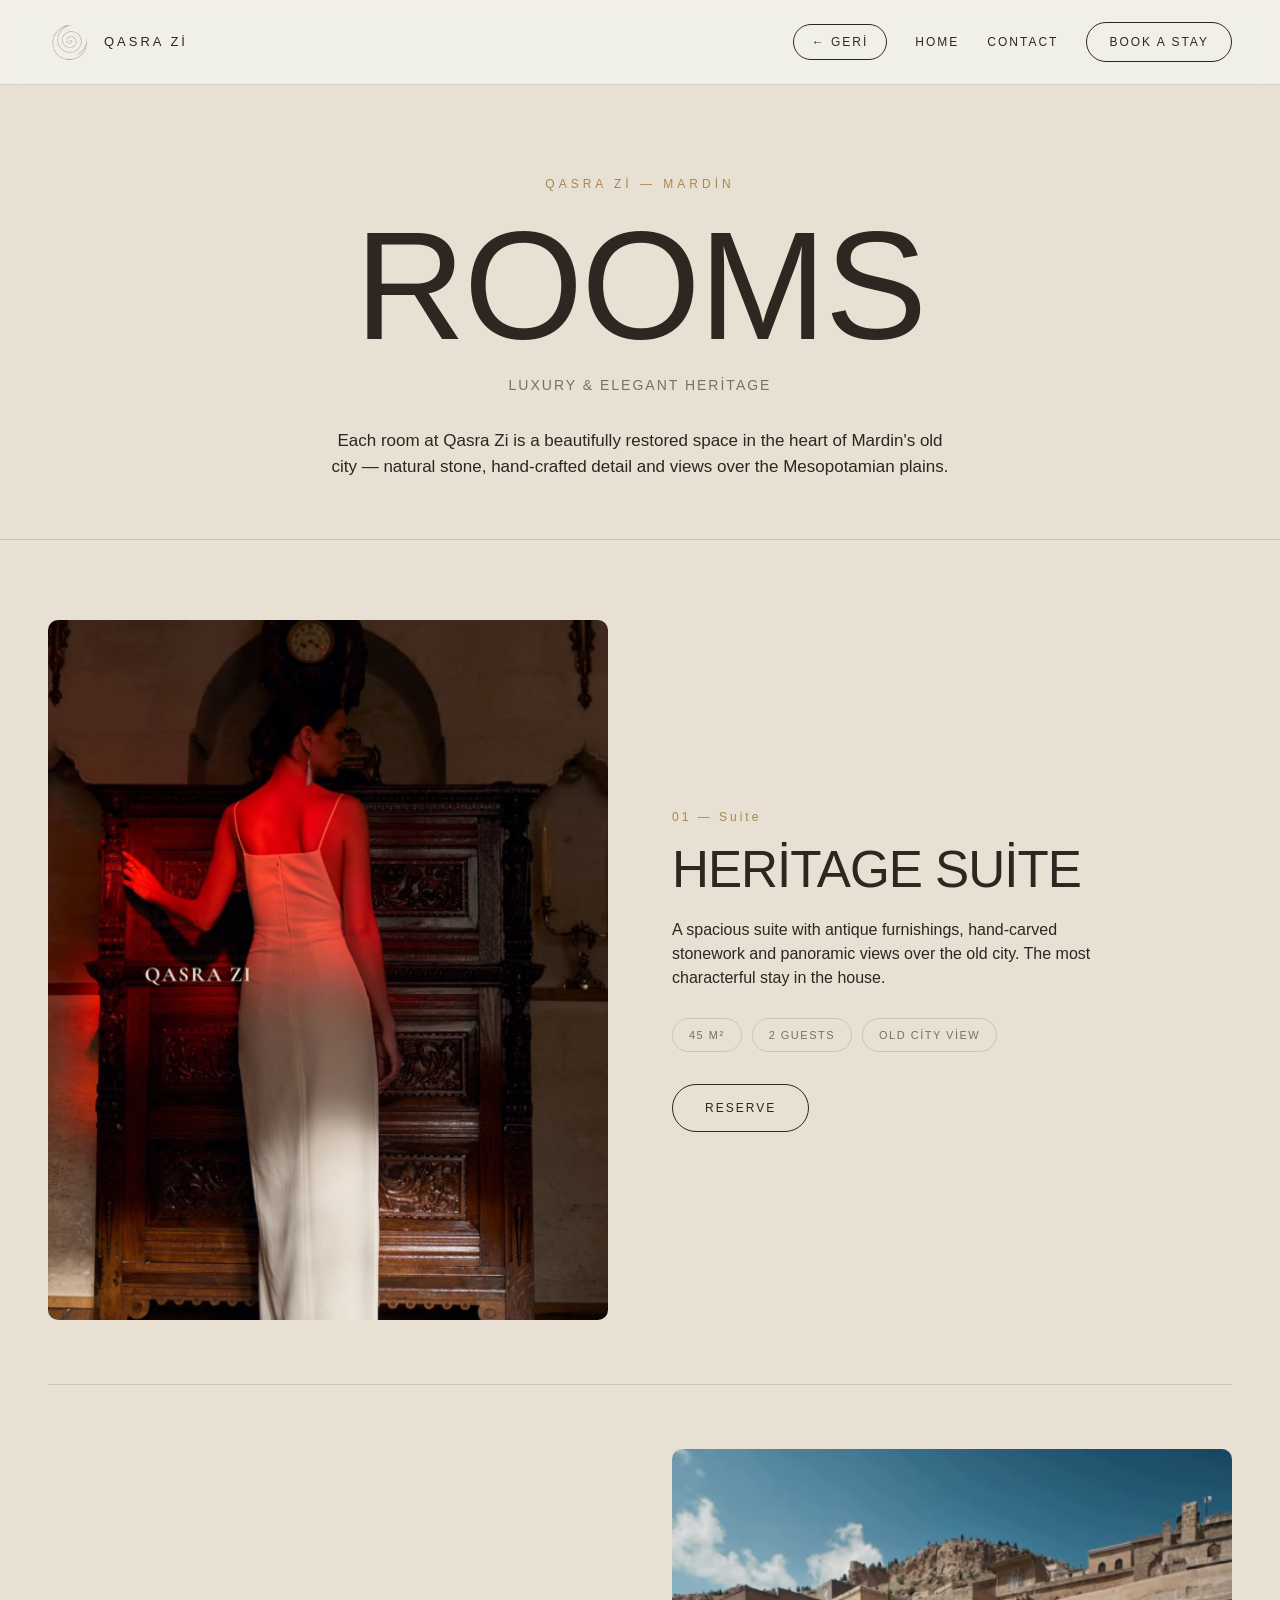
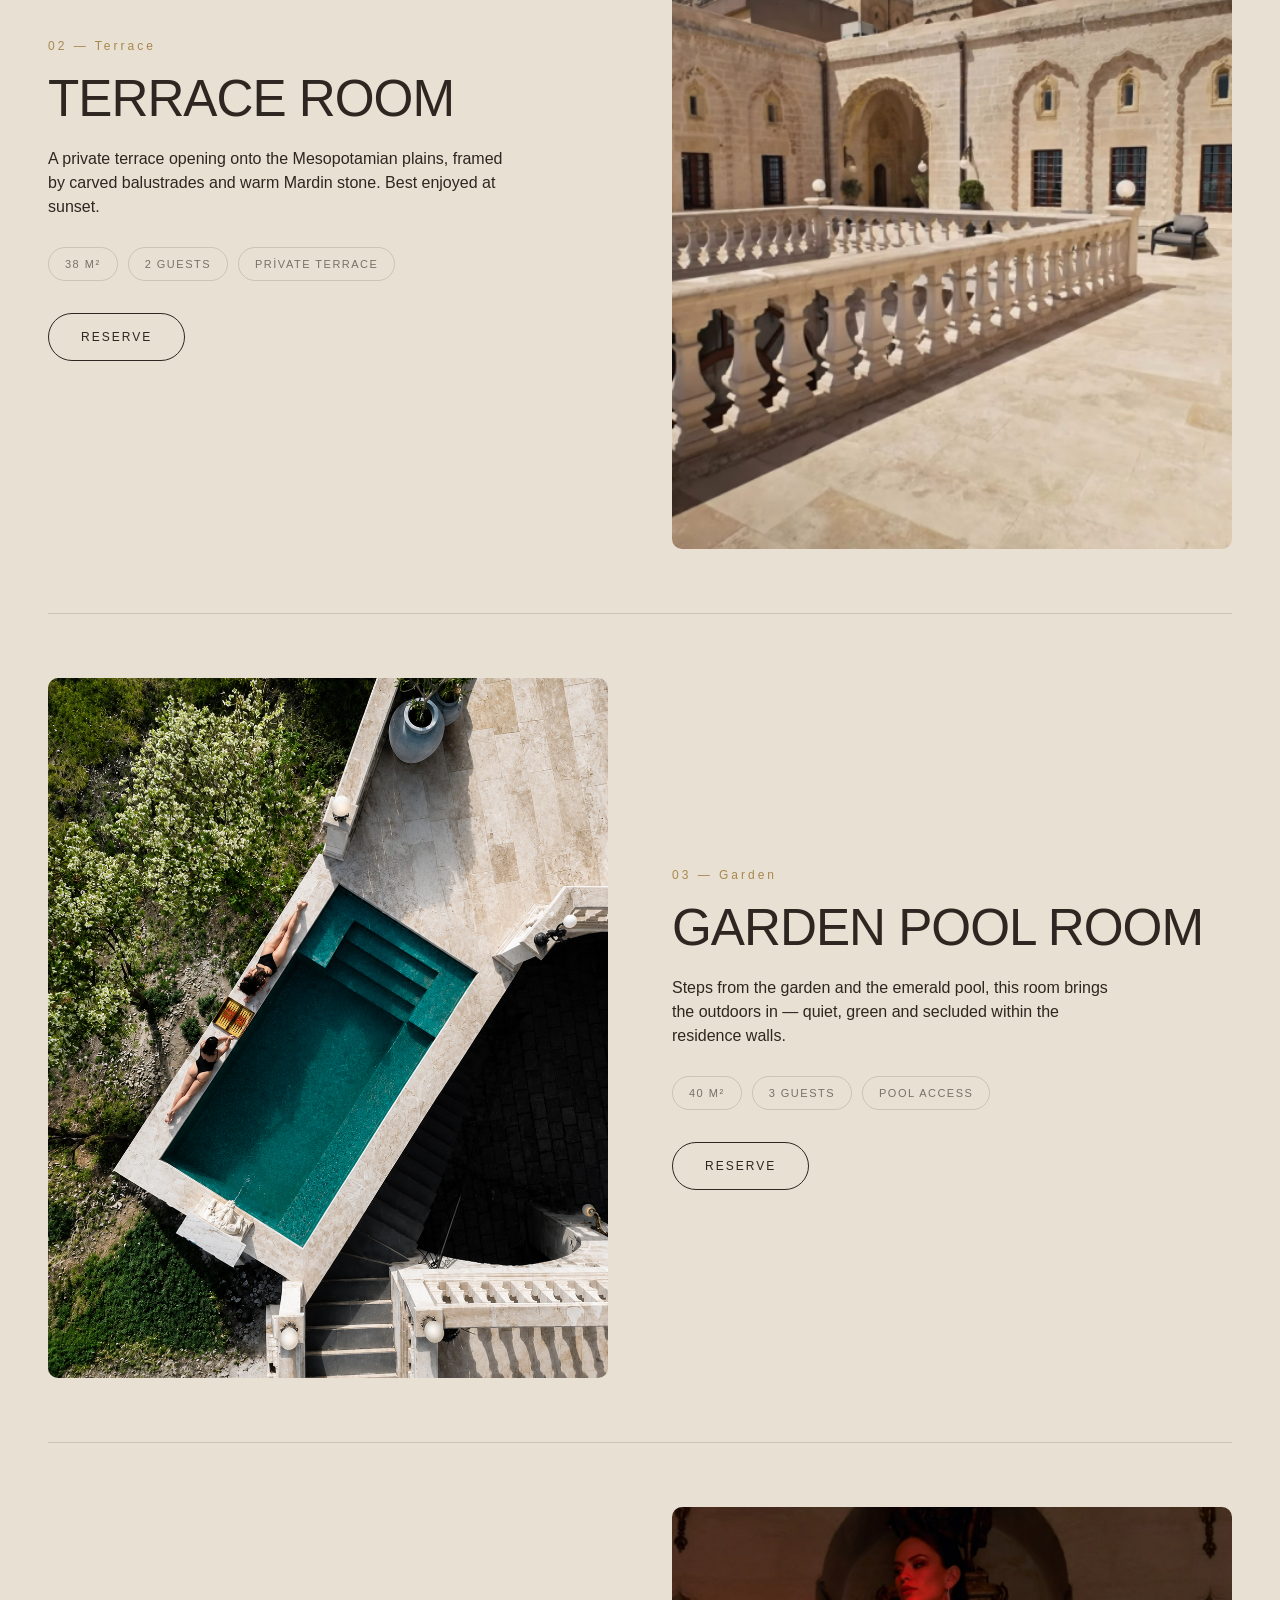
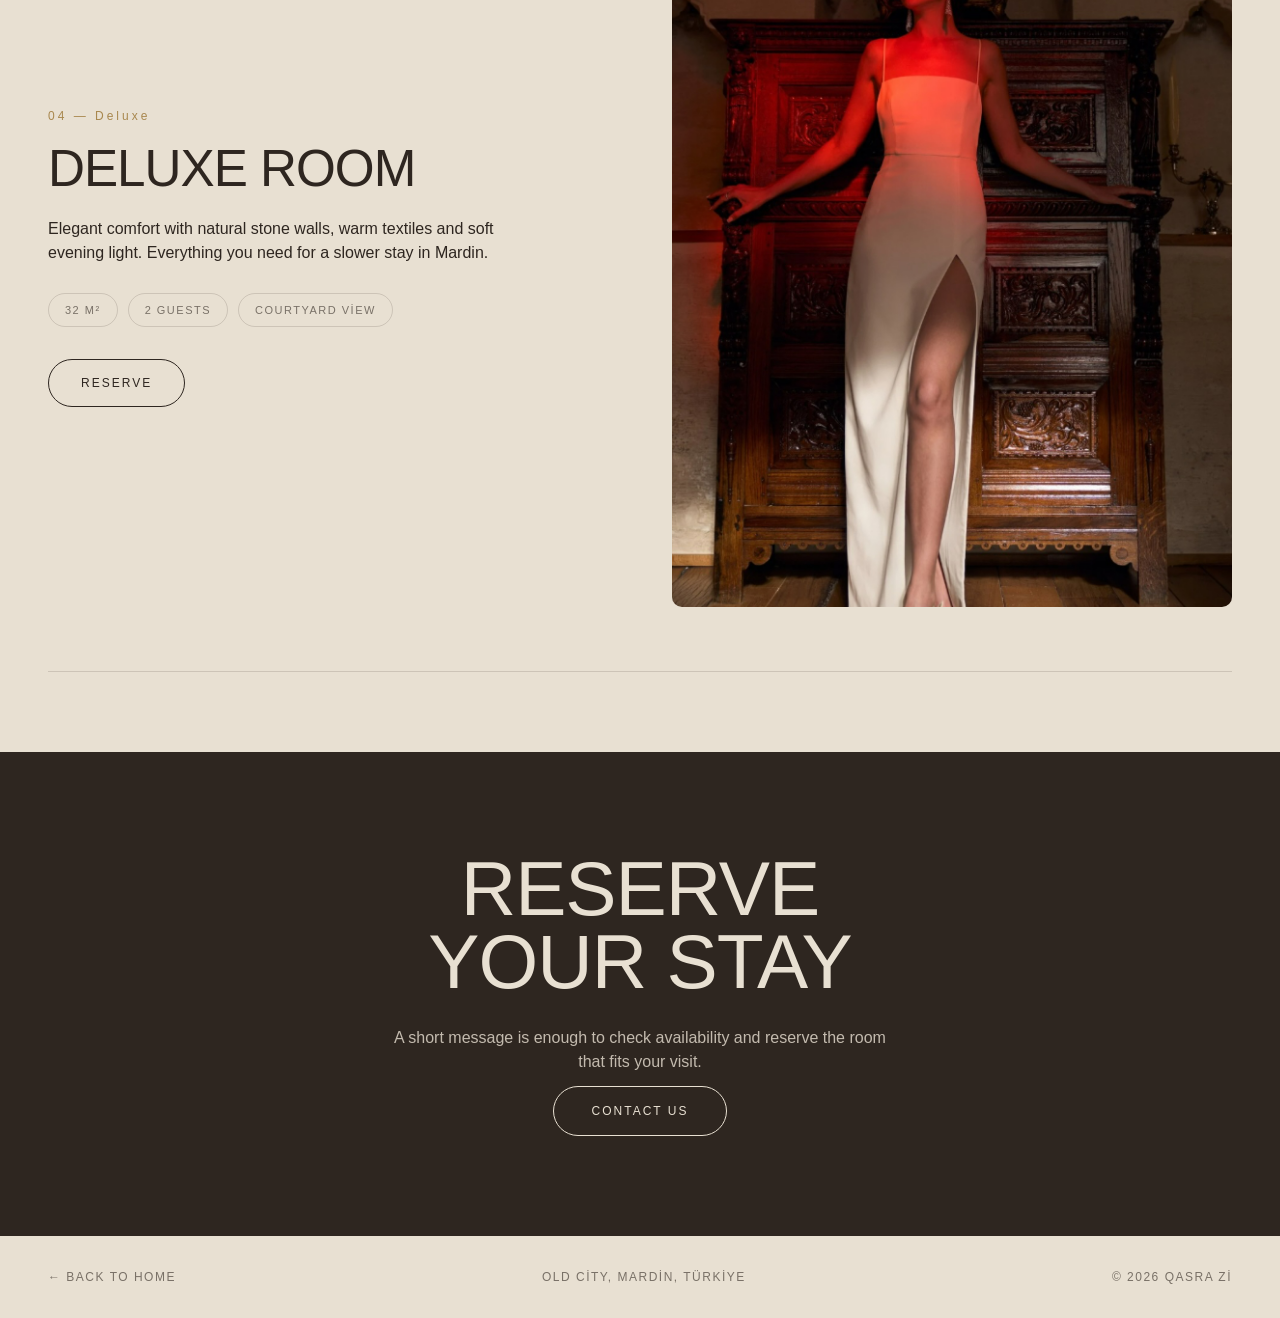
==== rooms.html @ 3cf4fe42 "Qasra Zi - Mardin butik heritage konak web sitesi" ====
<!DOCTYPE html>
<html lang="tr">
<head>
<meta charset="UTF-8">
<meta name="viewport" content="width=device-width, initial-scale=1.0">
<title>Rooms — Qasra Zi, Mardin</title>
<link href="favicon.png" rel="icon" type="image/png">
<meta name="description" content="Qasra Zi'nin Mardin eski şehirdeki restore edilmiş odaları: miras suite, teras oda, bahçe ve havuz odaları.">
<style>
  :root{
    --cream:#e8e0d2;
    --navy:#2e2620;
    --navy-60:#2e262099;
    --navy-10:#2e26201a;
    --line:#2e262026;
    --brass:#a8874e;
  }
  *{margin:0;padding:0;box-sizing:border-box}
  html{scroll-behavior:smooth}
  body{
    background:var(--cream);
    color:var(--navy);
    font-family:"Maison Neue Extended",Arial,Helvetica,sans-serif;
    -webkit-font-smoothing:antialiased;
    line-height:1.5;
  }
  img{max-width:100%;display:block}
  a{color:inherit;text-decoration:none}

  /* ---------- Header ---------- */
  header{
    position:sticky;top:0;z-index:50;
    display:flex;align-items:center;justify-content:space-between;
    padding:20px 48px;
    background:rgba(243,243,236,.82);
    backdrop-filter:blur(10px);
    border-bottom:1px solid var(--line);
  }
  .logo-link{display:flex;align-items:center;gap:12px}
  .logo-link img{width:44px;height:44px;object-fit:contain}
  .logo-link span{font-size:13px;letter-spacing:3px;text-transform:uppercase}
  nav{display:flex;gap:28px;align-items:center}
  nav a{font-size:12px;letter-spacing:2px;text-transform:uppercase;transition:opacity .25s}
  nav a:hover{opacity:.55}
  .btn-book{
    border:1px solid var(--navy);border-radius:100px;
    padding:10px 22px;transition:background .25s,color .25s;
  }
  .btn-book:hover{background:var(--navy);color:var(--cream)}
  .back-link{border:1px solid var(--navy);border-radius:100px;padding:8px 18px;font-weight:500;opacity:1}
  .back-link:hover{background:var(--navy);color:var(--cream);opacity:1}

  /* ---------- Hero ---------- */
  .hero{
    padding:90px 48px 60px;text-align:center;
    border-bottom:1px solid var(--line);
  }
  .hero .eyebrow{font-size:12px;letter-spacing:4px;text-transform:uppercase;color:var(--brass);margin-bottom:24px}
  .hero h1{
    font-size:clamp(64px,12vw,180px);line-height:.9;
    text-transform:uppercase;letter-spacing:-2px;font-weight:400;
  }
  .hero .sub{margin-top:20px;font-size:14px;letter-spacing:2px;text-transform:uppercase;color:var(--navy-60)}
  .hero p.lead{max-width:620px;margin:32px auto 0;font-size:17px;color:var(--navy);}

  /* ---------- Rooms ---------- */
  .rooms{max-width:1400px;margin:0 auto;padding:80px 48px}
  .room{
    display:grid;grid-template-columns:1fr 1fr;gap:64px;align-items:center;
    padding:64px 0;border-bottom:1px solid var(--line);
  }
  .room:first-child{padding-top:0}
  .room:nth-child(even) .room-media{order:2}
  .room-media{overflow:hidden;border-radius:10px}
  .room-media img{width:100%;aspect-ratio:4/5;object-fit:cover;transition:transform .6s ease}
  .room-media:hover img{transform:scale(1.04)}
  .room-num{font-size:12px;letter-spacing:3px;color:var(--brass);margin-bottom:18px}
  .room h2{font-size:clamp(34px,4vw,56px);line-height:1;text-transform:uppercase;letter-spacing:-1px;font-weight:400;margin-bottom:22px}
  .room p{font-size:16px;color:var(--navy);max-width:460px;margin-bottom:28px}
  .tags{display:flex;flex-wrap:wrap;gap:10px;margin-bottom:32px}
  .tag{
    font-size:11px;letter-spacing:1.5px;text-transform:uppercase;
    border:1px solid var(--line);border-radius:100px;padding:8px 16px;color:var(--navy-60);
  }
  .room .reserve{
    display:inline-block;font-size:12px;letter-spacing:2px;text-transform:uppercase;
    border:1px solid var(--navy);border-radius:100px;padding:14px 32px;transition:background .25s,color .25s;
  }
  .room .reserve:hover{background:var(--navy);color:var(--cream)}

  /* ---------- CTA / Footer ---------- */
  .cta{text-align:center;padding:100px 48px;background:var(--navy);color:var(--cream)}
  .cta h3{font-size:clamp(36px,6vw,80px);line-height:.95;text-transform:uppercase;letter-spacing:-1px;font-weight:400;margin-bottom:28px}
  .cta a{
    display:inline-block;margin-top:12px;font-size:12px;letter-spacing:2px;text-transform:uppercase;
    border:1px solid var(--cream);border-radius:100px;padding:15px 38px;transition:background .25s,color .25s;
  }
  .cta a:hover{background:var(--cream);color:var(--navy)}
  footer{
    display:flex;flex-wrap:wrap;gap:20px;justify-content:space-between;align-items:center;
    padding:32px 48px;font-size:12px;letter-spacing:1.5px;text-transform:uppercase;color:var(--navy-60);
  }
  footer a:hover{color:var(--navy)}

  /* ---------- Responsive ---------- */
  @media (max-width:860px){
    header{padding:16px 20px}
    nav{gap:16px}
    nav .hide-mob{display:none}
    .hero{padding:60px 20px 40px}
    .rooms{padding:48px 20px}
    .room{grid-template-columns:1fr;gap:28px;padding:44px 0}
    .room:nth-child(even) .room-media{order:0}
    .cta{padding:70px 20px}
    footer{padding:24px 20px}
  }
</style>
</head>
<body>

  <header>
    <a class="logo-link" href="index.html" aria-label="Qasra Zi ana sayfa">
      <img src="logo-mask.png" alt="Qasra Zi">
      <span>Qasra Zi</span>
    </a>
    <nav>
      <a href="index.html#rooms" class="back-link" onclick="var r=document.referrer||''; if(r.indexOf(location.host)>-1 && r.indexOf('/rooms')<0){history.back();return false;}" aria-label="Geri dön">← Geri</a>
      <a href="index.html" class="hide-mob">Home</a>
      <a href="index.html" class="hide-mob">Contact</a>
      <a href="#reserve" class="btn-book">Book a stay</a>
    </nav>
  </header>

  <section class="hero">
    <div class="eyebrow">Qasra Zi — Mardin</div>
    <h1>Rooms</h1>
    <div class="sub">Luxury &amp; Elegant Heritage</div>
    <p class="lead">Each room at Qasra Zi is a beautifully restored space in the heart of Mardin's old city — natural stone, hand-crafted detail and views over the Mesopotamian plains.</p>
  </section>

  <section class="rooms">

    <article class="room">
      <div class="room-media"><img src="room-heritage.png" alt="Heritage Suite"></div>
      <div class="room-info">
        <div class="room-num">01 — Suite</div>
        <h2>Heritage Suite</h2>
        <p>A spacious suite with antique furnishings, hand-carved stonework and panoramic views over the old city. The most characterful stay in the house.</p>
        <div class="tags"><span class="tag">45 m²</span><span class="tag">2 guests</span><span class="tag">Old City view</span></div>
        <a class="reserve" href="#reserve">Reserve</a>
      </div>
    </article>

    <article class="room">
      <div class="room-media"><img src="room-terrace.png" alt="Terrace Room"></div>
      <div class="room-info">
        <div class="room-num">02 — Terrace</div>
        <h2>Terrace Room</h2>
        <p>A private terrace opening onto the Mesopotamian plains, framed by carved balustrades and warm Mardin stone. Best enjoyed at sunset.</p>
        <div class="tags"><span class="tag">38 m²</span><span class="tag">2 guests</span><span class="tag">Private terrace</span></div>
        <a class="reserve" href="#reserve">Reserve</a>
      </div>
    </article>

    <article class="room">
      <div class="room-media"><img src="havuz-drone.png" alt="Garden Pool Room"></div>
      <div class="room-info">
        <div class="room-num">03 — Garden</div>
        <h2>Garden Pool Room</h2>
        <p>Steps from the garden and the emerald pool, this room brings the outdoors in — quiet, green and secluded within the residence walls.</p>
        <div class="tags"><span class="tag">40 m²</span><span class="tag">3 guests</span><span class="tag">Pool access</span></div>
        <a class="reserve" href="#reserve">Reserve</a>
      </div>
    </article>

    <article class="room">
      <div class="room-media"><img src="room-deluxe.png" alt="Deluxe Room"></div>
      <div class="room-info">
        <div class="room-num">04 — Deluxe</div>
        <h2>Deluxe Room</h2>
        <p>Elegant comfort with natural stone walls, warm textiles and soft evening light. Everything you need for a slower stay in Mardin.</p>
        <div class="tags"><span class="tag">32 m²</span><span class="tag">2 guests</span><span class="tag">Courtyard view</span></div>
        <a class="reserve" href="#reserve">Reserve</a>
      </div>
    </article>

  </section>

  <section class="cta" id="reserve">
    <h3>Reserve<br>your stay</h3>
    <p style="max-width:520px;margin:0 auto;color:#e8e0d2cc;font-size:16px">A short message is enough to check availability and reserve the room that fits your visit.</p>
    <a href="index.html">Contact us</a>
  </section>

  <footer>
    <a href="index.html">← Back to home</a>
    <span>Old City, Mardin, Türkiye</span>
    <span>© <span id="yr"></span> Qasra Zi</span>
  </footer>

  <script>document.getElementById('yr').textContent=new Date().getFullYear();</script>
</body>
</html>
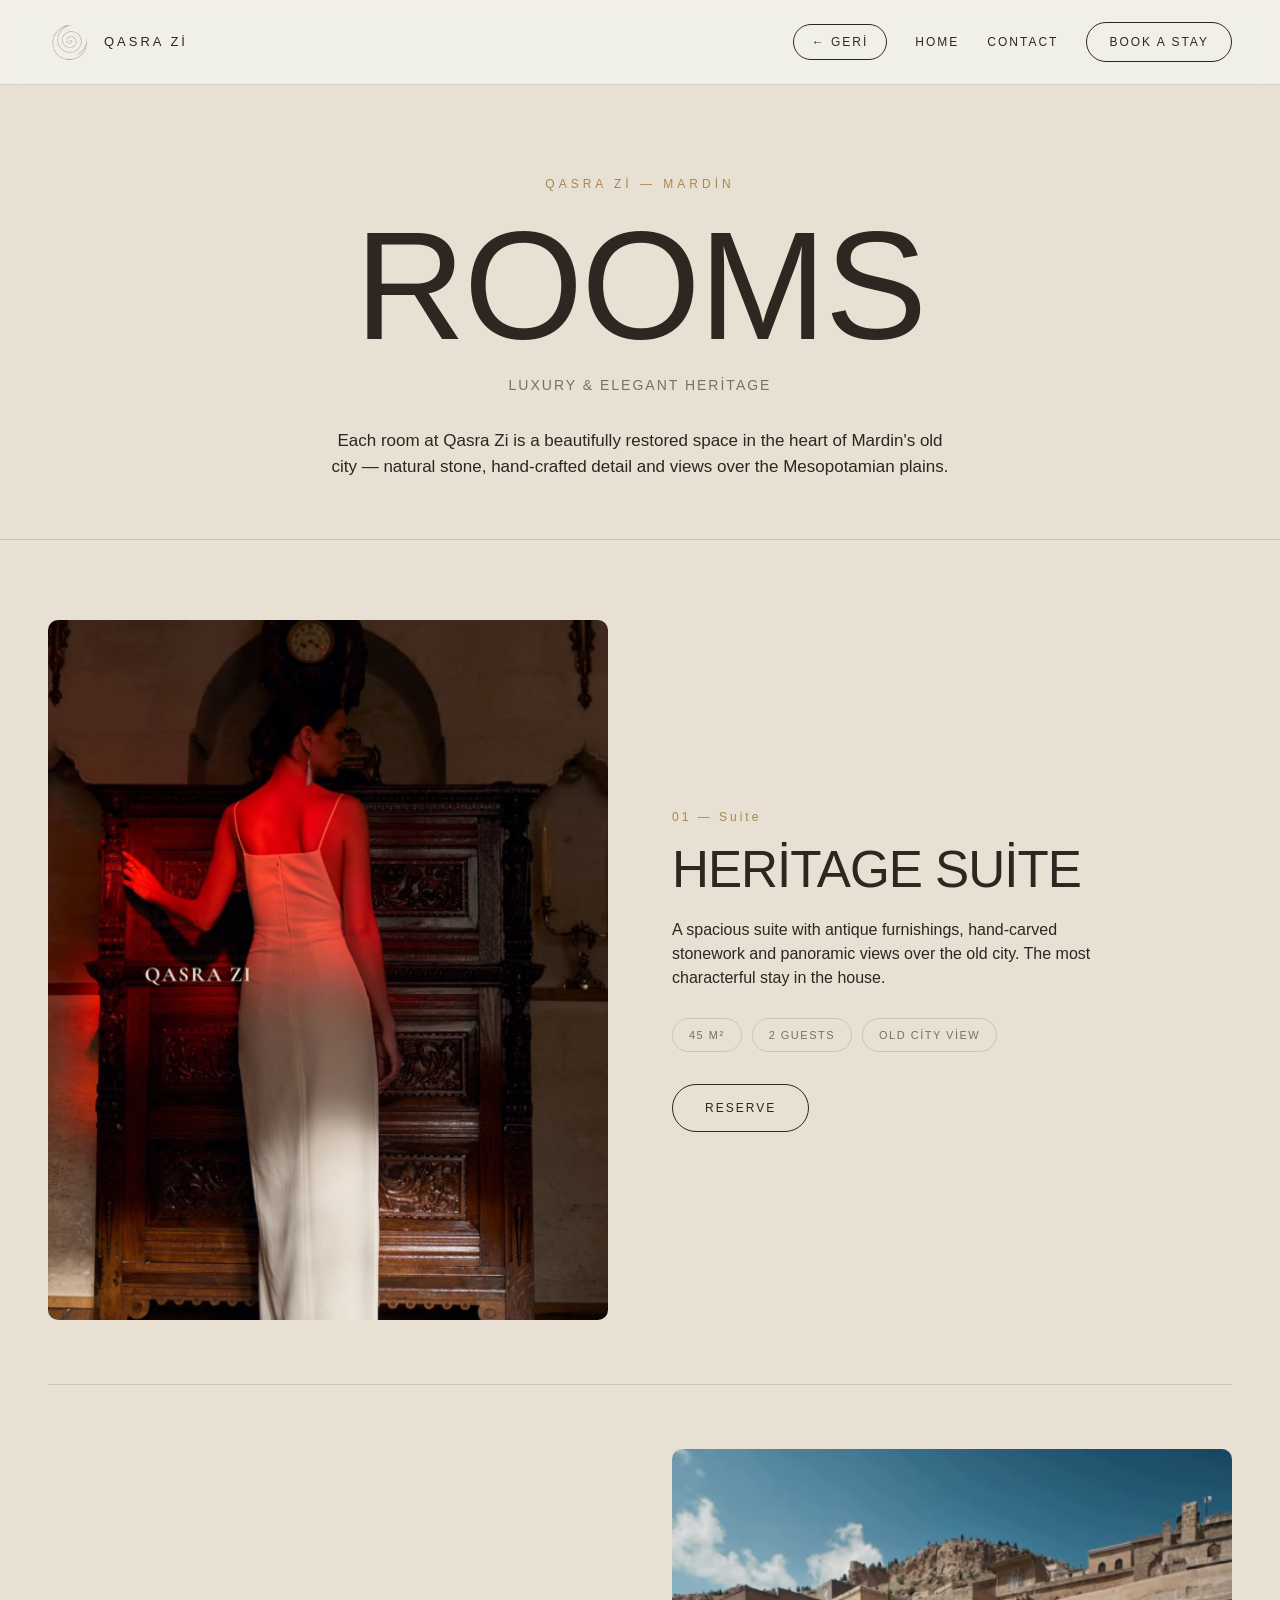
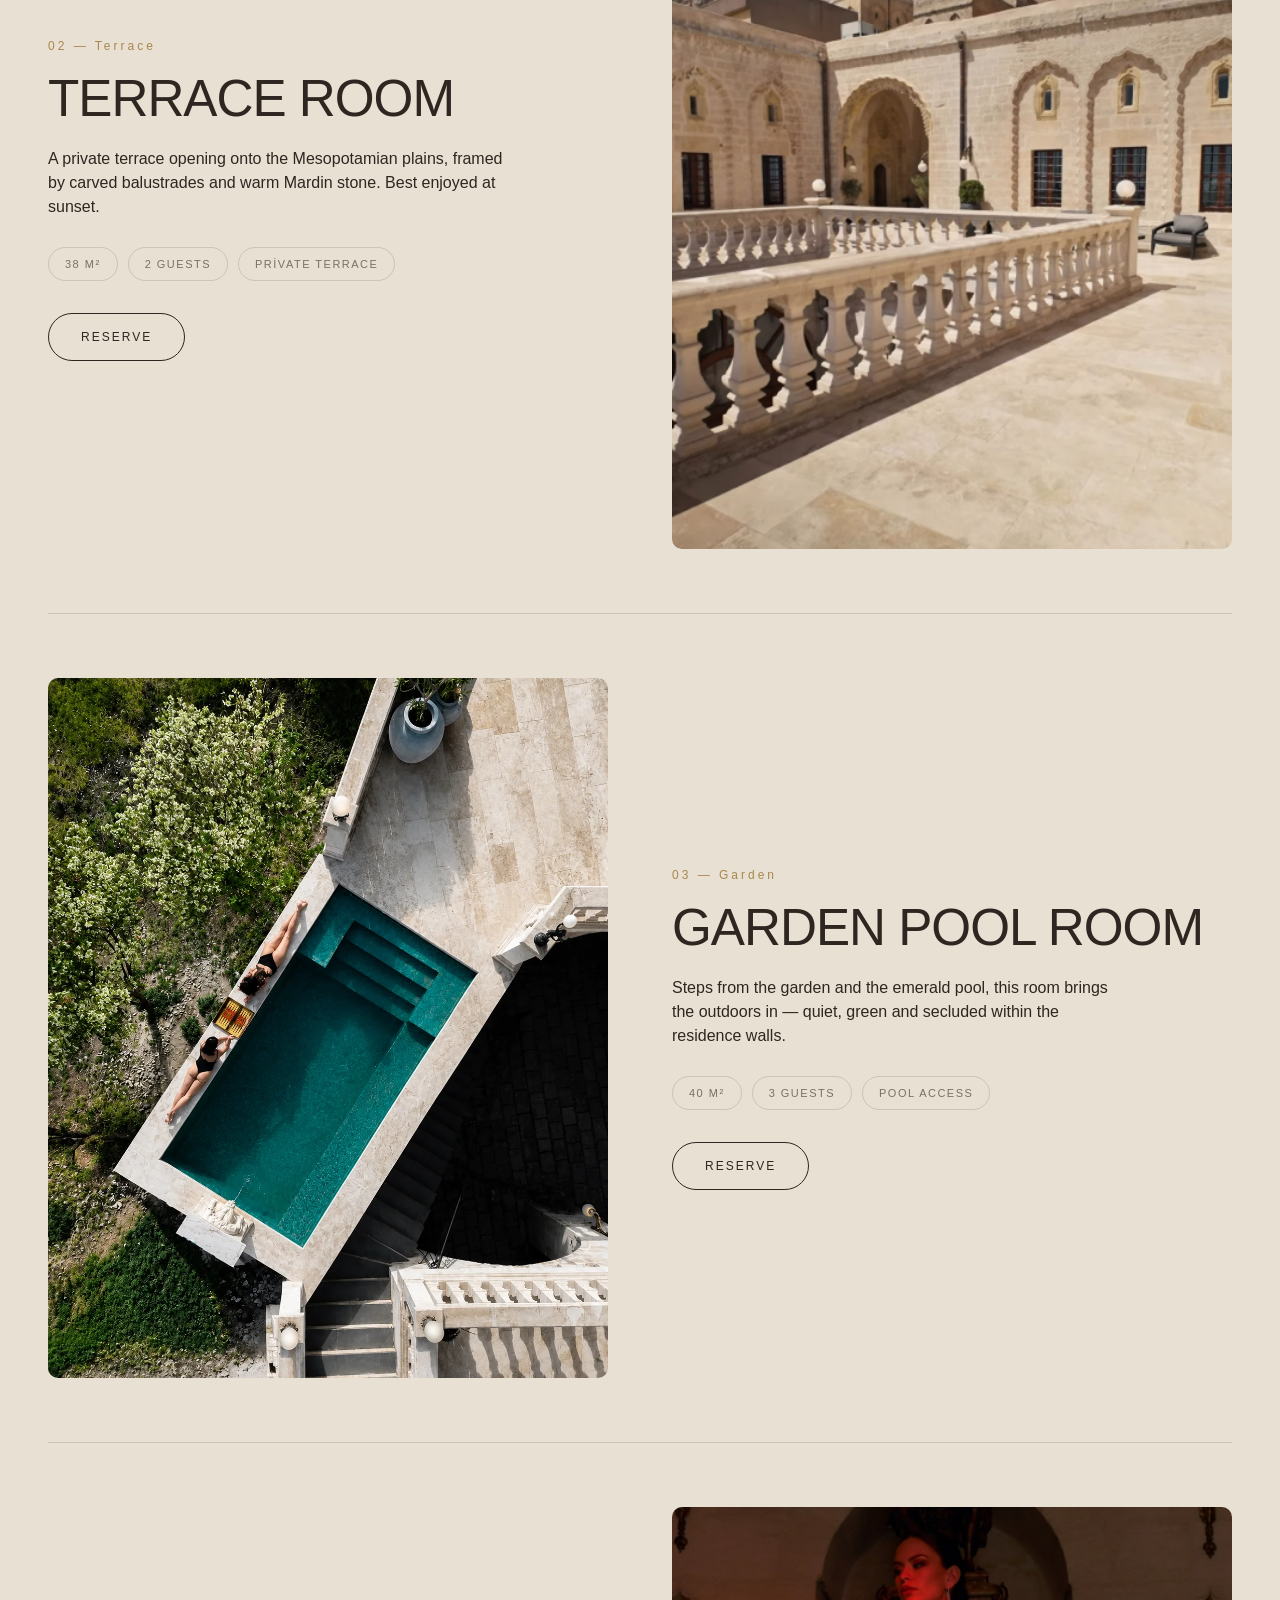
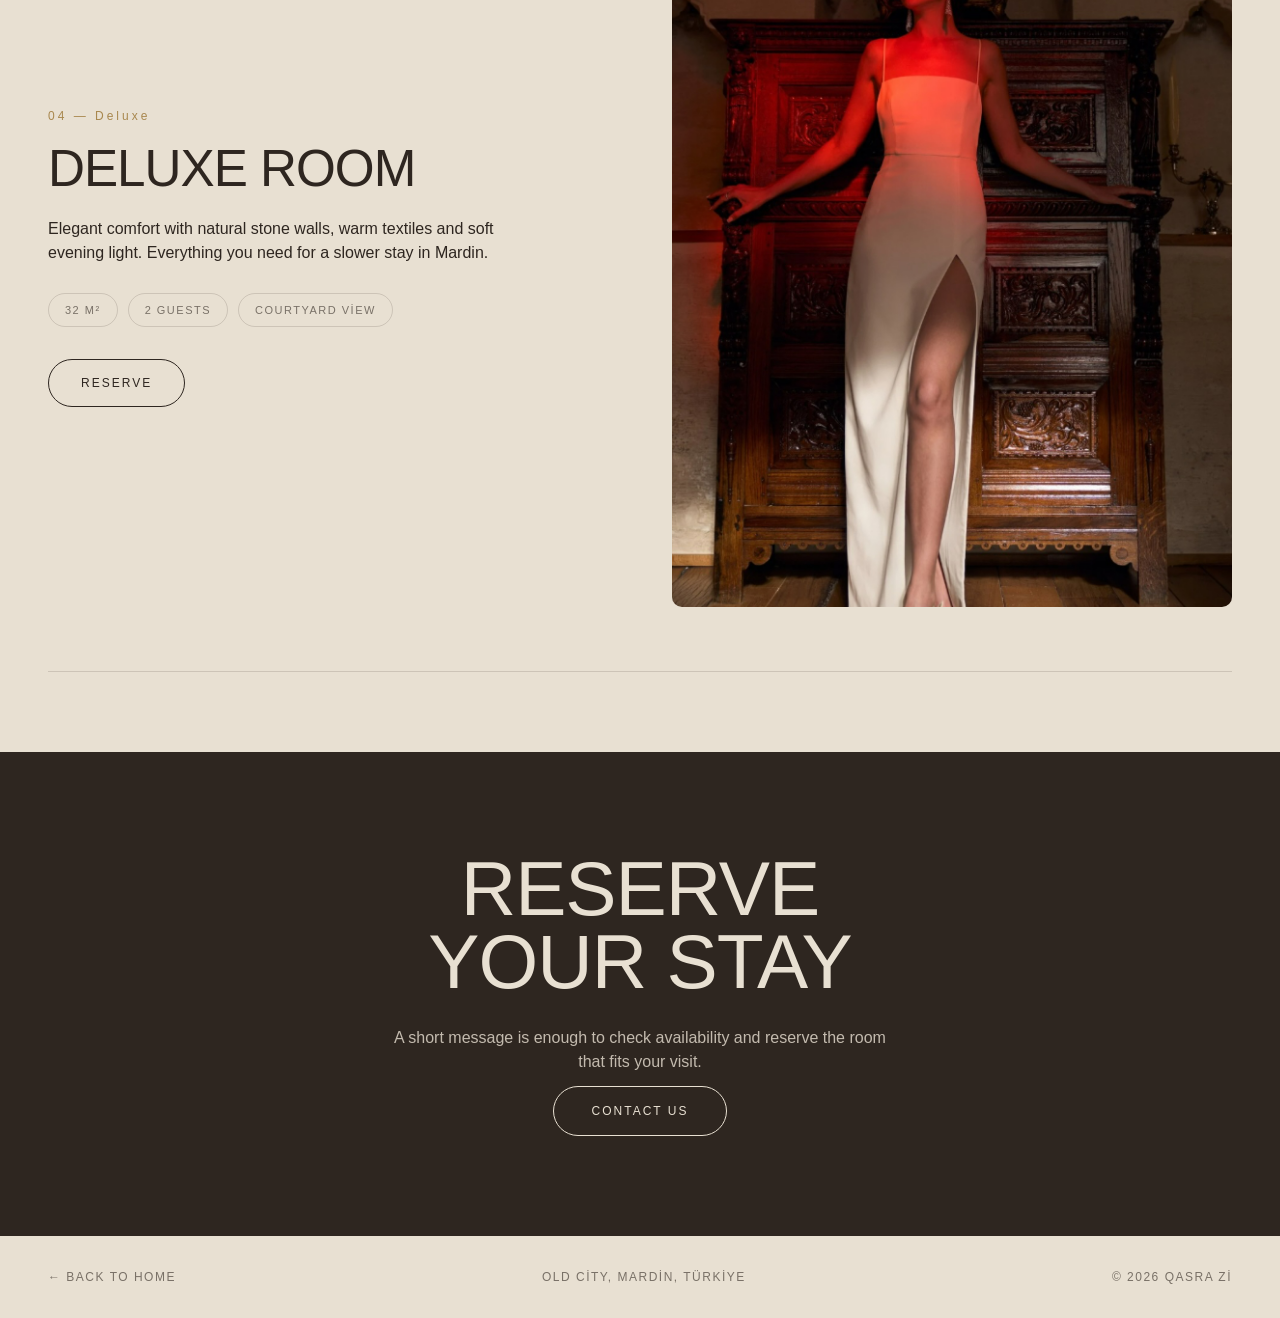
==== commit ca6c9011: "Mobil optimizasyon: gorseller webp (11MB->3MB hiz), yatay tasma kesildi" ====
--- a/rooms.html
+++ b/rooms.html
@@ -163,7 +163,7 @@
     </article>
 
     <article class="room">
-      <div class="room-media"><img src="havuz-drone.png" alt="Garden Pool Room"></div>
+      <div class="room-media"><img src="havuz-drone.webp" alt="Garden Pool Room"></div>
       <div class="room-info">
         <div class="room-num">03 — Garden</div>
         <h2>Garden Pool Room</h2>
